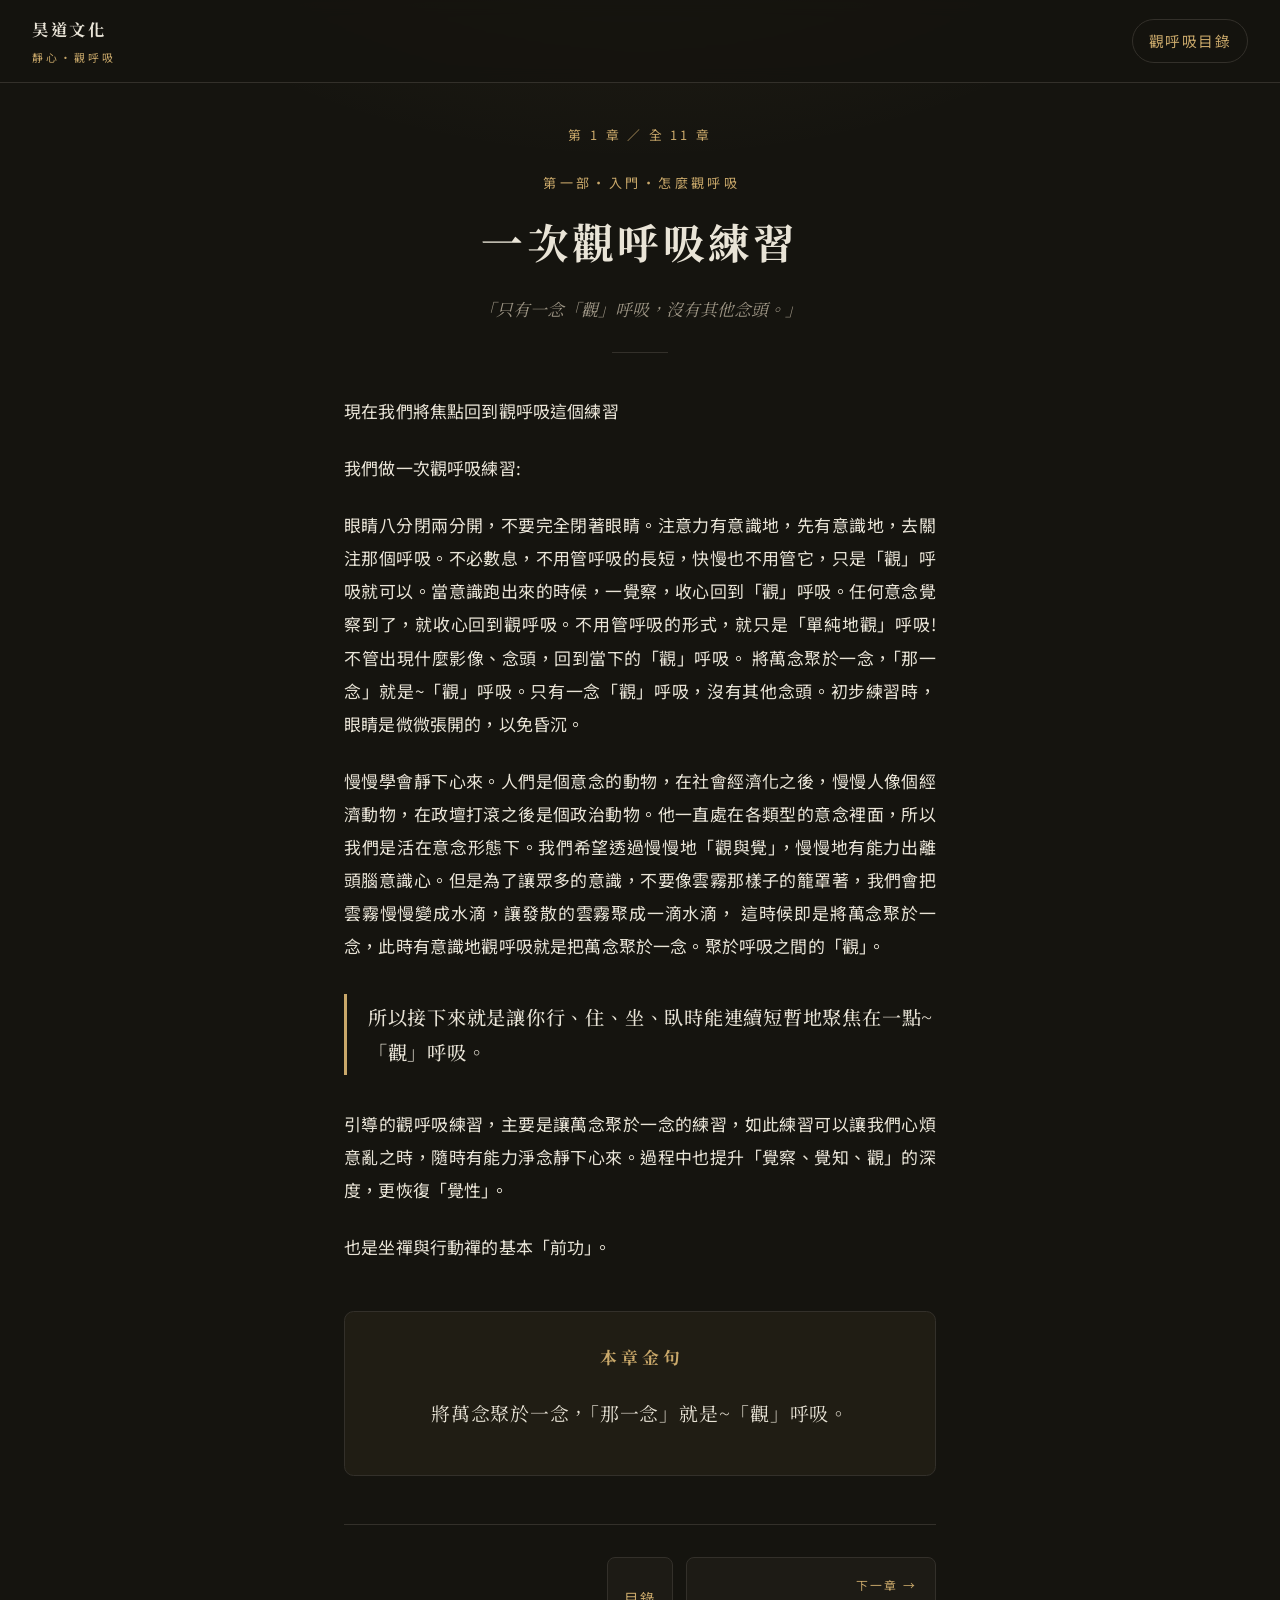
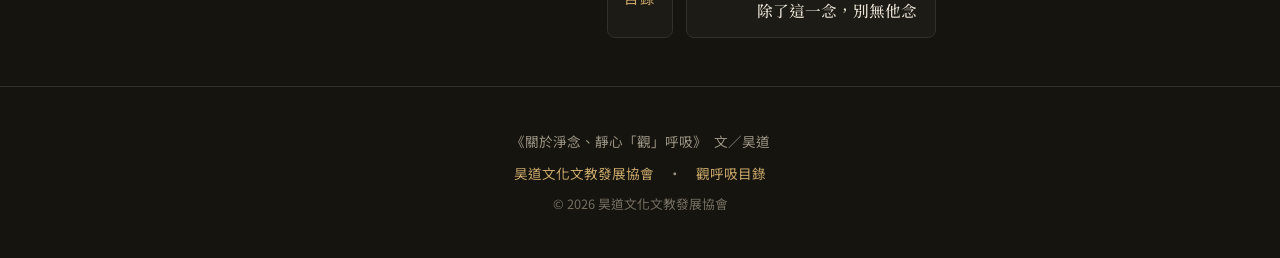
==== ch01.html @ aa5c3cc3 "Add 靜心・觀呼吸 reading site 以昊道老師原文整理的觀呼吸學習網站：四部十一章逐章閱讀、深色暖金主題、 圓相主視覺、觀呼吸計時器、百日基本功打卡。內容全程逐字呈現老師原文。  Co-A" ====
<!doctype html>
<html lang="zh-Hant">
<head>
  <meta charset="utf-8">
  <meta name="viewport" content="width=device-width, initial-scale=1">
  <title>第 1 章　一次觀呼吸練習｜靜心・觀呼吸</title>
  <meta name="description" content="《關於淨念、靜心「觀」呼吸》第 1 章：一次觀呼吸練習。以昊道老師的話呈現的觀呼吸內修心法。">
  <meta name="author" content="昊道文化文教發展協會">
  <link rel="canonical" href="https://haodao-culture.github.io/guan-huxi/ch01.html">
  <meta property="og:site_name" content="昊道文化文教發展協會">
  <meta property="og:title" content="第 1 章　一次觀呼吸練習｜靜心・觀呼吸">
  <meta property="og:description" content="《關於淨念、靜心「觀」呼吸》第 1 章：一次觀呼吸練習。以昊道老師的話呈現的觀呼吸內修心法。">
  <meta property="og:type" content="article">
  <meta property="og:url" content="https://haodao-culture.github.io/guan-huxi/ch01.html">
  <meta property="og:locale" content="zh_TW">
  <meta name="theme-color" content="#8b6f47">
  <link rel="icon" href="favicon.svg" type="image/svg+xml">
  <link rel="icon" href="favicon.svg" type="image/svg+xml">
  <link rel="apple-touch-icon" href="favicon.svg">
  <link rel="stylesheet" href="./breathing.css">
  <link rel="preconnect" href="https://fonts.googleapis.com">
  <link rel="preconnect" href="https://fonts.gstatic.com" crossorigin>
  <link href="https://fonts.googleapis.com/css2?family=Noto+Serif+TC:wght@400;500;700&family=Noto+Sans+TC:wght@300;400;500&display=swap" rel="stylesheet">
</head>
<body>
  <header class="reader-header">
    <a class="brand" href="index.html">昊道文化<small>靜心・觀呼吸</small></a>
    <a class="toc-link" href="./index.html">觀呼吸目錄</a>
  </header>
  <main class="reader chapter">
    <p class="progress">第 1 章 ／ 全 11 章</p>
    <div class="chapter-head">
      <p class="eyebrow">第一部・入門・怎麼觀呼吸</p>
      <h1>一次觀呼吸練習</h1>
      <p class="chapter-lead">「只有一念「觀」呼吸，沒有其他念頭。」</p>
      <div class="rule"></div>
    </div>
    <article class="prose">
      <p>現在我們將焦點回到觀呼吸這個練習</p>
      <p>我們做一次觀呼吸練習:</p>
      <p>眼睛八分閉兩分開，不要完全閉著眼睛。注意力有意識地，先有意識地，去關注那個呼吸。不必數息，不用管呼吸的長短，快慢也不用管它，只是「觀」呼吸就可以。當意識跑出來的時候，一覺察，收心回到「觀」呼吸。任何意念覺察到了，就收心回到觀呼吸。不用管呼吸的形式，就只是「單純地觀」呼吸! 不管出現什麼影像、念頭，回到當下的「觀」呼吸。 將萬念聚於一念，「那一念」就是~「觀」呼吸。只有一念「觀」呼吸，沒有其他念頭。初步練習時，眼睛是微微張開的，以免昏沉。</p>
      <p>慢慢學會靜下心來。人們是個意念的動物，在社會經濟化之後，慢慢人像個經濟動物，在政壇打滾之後是個政治動物。他一直處在各類型的意念裡面，所以我們是活在意念形態下。我們希望透過慢慢地「觀與覺」，慢慢地有能力出離頭腦意識心。但是為了讓眾多的意識，不要像雲霧那樣子的籠罩著，我們會把雲霧慢慢變成水滴，讓發散的雲霧聚成一滴水滴， 這時候即是將萬念聚於一念，此時有意識地觀呼吸就是把萬念聚於一念。聚於呼吸之間的「觀」。</p>
      <blockquote class="pull">所以接下來就是讓你行、住、坐、臥時能連續短暫地聚焦在一點~「觀」呼吸。</blockquote>
      <p>引導的觀呼吸練習，主要是讓萬念聚於一念的練習，如此練習可以讓我們心煩意亂之時，隨時有能力淨念靜下心來。過程中也提升「覺察、覺知、觀」的深度，更恢復「覺性」。</p>
      <p>也是坐禪與行動禪的基本「前功」。</p>
    </article>
    <section class="golden">
      <h2>本章金句</h2>
      <blockquote>將萬念聚於一念，「那一念」就是~「觀」呼吸。</blockquote>
    </section>
    <nav class="chapter-nav">
      <span class="nav-spacer"></span>
      <a class="nav-toc" href="index.html">目錄</a>
      <a class="nav-next" href="ch02.html"><span class="nav-label">下一章 →</span><span class="nav-title">除了這一念，別無他念</span></a>
    </nav>
  </main>
  <footer class="reader-footer">
    <p>《關於淨念、靜心「觀」呼吸》　文／昊道</p>
    <p><a href="https://www.haodao.org/">昊道文化文教發展協會</a>　·　<a href="./index.html">觀呼吸目錄</a></p>
    <p class="copyright">© 2026 昊道文化文教發展協會</p>
  </footer>
</body>
</html>
---- breathing.css ----
/* 靜心・觀呼吸 閱讀網站樣式
   沿用 haodao 既有設計語言（米底褐字、Noto Serif TC 標題、寧靜留白） */

:root {
    --color-bg: #15140f;
    --color-text: #e9e4d7;
    --color-accent: #c9a86a;
    --color-muted: #9c9484;
    --color-divider: #33302a;
    --color-card: #1d1b15;
    --max-read: 40rem;
    --max-wide: 60rem;
}

* {
    margin: 0;
    padding: 0;
    box-sizing: border-box;
}

html {
    scroll-behavior: smooth;
}

body {
    font-family: 'Noto Sans TC', -apple-system, BlinkMacSystemFont, sans-serif;
    background: radial-gradient(1000px 620px at 50% -12%, rgba(201, 168, 106, 0.10), transparent 62%), var(--color-bg);
    color: var(--color-text);
    line-height: 1.95;
    min-height: 100vh;
    display: flex;
    flex-direction: column;
    -webkit-font-smoothing: antialiased;
}

a {
    color: var(--color-accent);
    text-decoration: none;
}

/* ---------- 頂部列 ---------- */
.reader-header {
    position: sticky;
    top: 0;
    z-index: 10;
    display: flex;
    align-items: center;
    justify-content: space-between;
    gap: 1rem;
    padding: 0.85rem clamp(1rem, 4vw, 2rem);
    background: rgba(21, 20, 15, 0.84);
    backdrop-filter: blur(8px);
    -webkit-backdrop-filter: blur(8px);
    border-bottom: 1px solid var(--color-divider);
}

.reader-header .brand {
    font-family: 'Noto Serif TC', serif;
    font-weight: 700;
    letter-spacing: 0.16em;
    color: var(--color-text);
    font-size: 1.02rem;
}

.reader-header .brand small {
    display: block;
    font-family: 'Noto Sans TC', sans-serif;
    font-weight: 400;
    font-size: 0.68rem;
    letter-spacing: 0.28em;
    color: var(--color-accent);
    margin-top: 0.1rem;
}

.reader-header .toc-link {
    font-size: 0.92rem;
    letter-spacing: 0.1em;
    padding: 0.4rem 1rem;
    border: 1px solid var(--color-divider);
    border-radius: 2rem;
    white-space: nowrap;
    transition: all 0.3s ease;
}

.reader-header .toc-link:hover {
    background: var(--color-accent);
    color: var(--color-bg);
    border-color: var(--color-accent);
}

/* ---------- 主容器 ---------- */
.reader {
    width: 100%;
    max-width: var(--max-read);
    margin: 0 auto;
    padding: 2.5rem clamp(1.1rem, 5vw, 1.5rem) 3rem;
    flex: 1;
}

.reader.wide {
    max-width: var(--max-wide);
}

/* ---------- 著陸頁封面 ---------- */
.cover {
    text-align: center;
    padding: 2.5rem 0 1rem;
}

.cover .eyebrow {
    font-size: 0.85rem;
    letter-spacing: 0.34em;
    color: var(--color-accent);
    padding-left: 0.34em;
}

.cover-title {
    font-family: 'Noto Serif TC', serif;
    font-size: clamp(2.6rem, 9vw, 4rem);
    font-weight: 700;
    letter-spacing: 0.18em;
    padding-left: 0.18em;
    margin: 1.2rem 0 0.6rem;
}

.cover-sub {
    font-family: 'Noto Serif TC', serif;
    font-size: clamp(1rem, 3vw, 1.2rem);
    letter-spacing: 0.16em;
    color: var(--color-muted);
}

.rule {
    width: 56px;
    height: 1px;
    background: var(--color-divider);
    margin: 2.2rem auto;
}

.cover-lead {
    max-width: 34rem;
    margin: 0 auto;
    text-align: left;
    color: var(--color-text);
}

.cover-lead p {
    margin-bottom: 1.1rem;
}

/* ---------- 目錄（部 / 章卡片） ---------- */
.toc {
    margin-top: 3rem;
}

.toc-part {
    margin: 2.6rem 0;
}

.part-title {
    font-family: 'Noto Serif TC', serif;
    text-align: center;
    margin-bottom: 1.4rem;
}

.part-title .part-label {
    display: block;
    font-size: 0.82rem;
    letter-spacing: 0.4em;
    color: var(--color-accent);
    padding-left: 0.4em;
    margin-bottom: 0.4rem;
}

.part-title .part-name {
    font-size: 1.3rem;
    font-weight: 500;
    letter-spacing: 0.14em;
    color: var(--color-text);
}

.chapter-cards {
    list-style: none;
    display: grid;
    gap: 0.9rem;
}

@media (min-width: 620px) {
    .chapter-cards {
        grid-template-columns: 1fr 1fr;
    }
}

.chapter-card {
    display: flex;
    flex-direction: column;
    gap: 0.35rem;
    height: 100%;
    border: 1px solid var(--color-divider);
    border-radius: 0.55rem;
    background: var(--color-card);
    padding: 1.2rem 1.3rem;
    transition: all 0.25s ease;
}

.chapter-card:hover {
    border-color: var(--color-accent);
    transform: translateY(-2px);
    box-shadow: 0 14px 34px rgba(0, 0, 0, 0.45);
}

.chapter-card .ch-num {
    font-size: 0.8rem;
    letter-spacing: 0.22em;
    color: var(--color-accent);
}

.chapter-card .ch-title {
    font-family: 'Noto Serif TC', serif;
    font-size: 1.22rem;
    font-weight: 700;
    letter-spacing: 0.06em;
    color: var(--color-text);
    line-height: 1.5;
}

.chapter-card .ch-desc {
    font-size: 0.9rem;
    line-height: 1.75;
    color: var(--color-muted);
    margin-top: 0.15rem;
}

/* ---------- 篇章閱讀頁 ---------- */
.progress {
    text-align: center;
    font-size: 0.8rem;
    letter-spacing: 0.22em;
    color: var(--color-accent);
    margin-bottom: 1.4rem;
}

.chapter-head {
    text-align: center;
    margin-bottom: 2.6rem;
}

.chapter-head .eyebrow {
    font-size: 0.82rem;
    letter-spacing: 0.26em;
    color: var(--color-accent);
    padding-left: 0.26em;
}

.chapter-head h1 {
    font-family: 'Noto Serif TC', serif;
    font-size: clamp(1.9rem, 6vw, 2.6rem);
    font-weight: 700;
    letter-spacing: 0.08em;
    line-height: 1.5;
    margin: 0.9rem 0 1.3rem;
}

.chapter-head .chapter-lead {
    max-width: 30rem;
    margin: 0 auto;
    font-family: 'Noto Serif TC', serif;
    font-size: 1.05rem;
    color: var(--color-muted);
    font-style: italic;
}

.chapter-head .rule {
    margin: 1.6rem auto 0;
}

/* 內文 */
.prose p {
    margin: 0 0 1.5rem;
    font-size: 1.06rem;
    letter-spacing: 0.01em;
    text-align: justify;
}

.prose .subhead {
    font-family: 'Noto Serif TC', serif;
    font-size: 1.2rem;
    font-weight: 700;
    letter-spacing: 0.1em;
    color: var(--color-accent);
    margin: 2.8rem 0 1.3rem;
    padding-bottom: 0.5rem;
    border-bottom: 1px solid var(--color-divider);
}

.prose .subhead:first-child {
    margin-top: 0;
}

/* 行內強調金句 */
.prose blockquote.pull {
    margin: 2rem 0;
    padding: 0.3rem 0 0.3rem 1.3rem;
    border-left: 3px solid var(--color-accent);
    font-family: 'Noto Serif TC', serif;
    font-size: 1.2rem;
    font-weight: 500;
    line-height: 1.85;
    letter-spacing: 0.04em;
    color: var(--color-text);
}

/* 署名 */
.prose .sign {
    text-align: right;
    font-family: 'Noto Serif TC', serif;
    letter-spacing: 0.2em;
    color: var(--color-accent);
    margin-top: 2rem;
}

/* 內修心法卡片（定義式清單） */
.method-list {
    list-style: none;
    display: grid;
    gap: 0.8rem;
    margin: 1.8rem 0 2rem;
    counter-reset: method;
}

.method-list li {
    position: relative;
    border: 1px solid var(--color-divider);
    border-radius: 0.5rem;
    background: var(--color-card);
    padding: 1.05rem 1.2rem 1.05rem 3.2rem;
}

.method-list li::before {
    counter-increment: method;
    content: counter(method, decimal-leading-zero);
    position: absolute;
    left: 1.1rem;
    top: 1.05rem;
    font-family: 'Noto Serif TC', serif;
    font-size: 0.95rem;
    color: var(--color-accent);
    letter-spacing: 0.05em;
}

.method-list .term {
    display: block;
    font-family: 'Noto Serif TC', serif;
    font-size: 1.1rem;
    font-weight: 700;
    letter-spacing: 0.08em;
    color: var(--color-text);
    margin-bottom: 0.2rem;
}

.method-list .desc {
    font-size: 0.98rem;
    color: var(--color-muted);
}

/* 話頭提問列表 */
.koan {
    list-style: none;
    display: grid;
    gap: 0.65rem;
    margin: 1.6rem 0 2rem;
}

.koan li {
    padding: 0.55rem 0 0.55rem 1.4rem;
    border-left: 2px solid var(--color-divider);
    font-family: 'Noto Serif TC', serif;
    font-size: 1.08rem;
    line-height: 1.8;
    color: var(--color-text);
}

/* 本章金句 */
.golden {
    margin: 3rem 0 1rem;
    border: 1px solid var(--color-divider);
    border-radius: 0.6rem;
    background: rgba(201, 168, 106, 0.06);
    padding: 1.8rem 1.6rem;
}

.golden h2 {
    font-family: 'Noto Serif TC', serif;
    font-size: 1.05rem;
    font-weight: 700;
    letter-spacing: 0.22em;
    text-align: center;
    color: var(--color-accent);
    padding-left: 0.22em;
    margin-bottom: 1.4rem;
}

.golden blockquote {
    font-family: 'Noto Serif TC', serif;
    font-size: 1.18rem;
    line-height: 1.85;
    letter-spacing: 0.04em;
    text-align: center;
    color: var(--color-text);
    margin: 1rem 0;
}

.golden blockquote + blockquote {
    padding-top: 1rem;
    border-top: 1px dashed var(--color-divider);
}

/* 上一章 / 目錄 / 下一章 */
.chapter-nav {
    display: grid;
    grid-template-columns: 1fr auto 1fr;
    gap: 0.8rem;
    align-items: stretch;
    margin-top: 3rem;
    padding-top: 2rem;
    border-top: 1px solid var(--color-divider);
}

.chapter-nav a {
    display: flex;
    flex-direction: column;
    justify-content: center;
    border: 1px solid var(--color-divider);
    border-radius: 0.5rem;
    background: var(--color-card);
    padding: 0.9rem 1.1rem;
    transition: all 0.25s ease;
}

.chapter-nav a:hover {
    border-color: var(--color-accent);
    box-shadow: 0 10px 26px rgba(0, 0, 0, 0.4);
}

.chapter-nav .nav-prev {
    text-align: left;
}

.chapter-nav .nav-next {
    text-align: right;
}

.chapter-nav .nav-label {
    font-size: 0.74rem;
    letter-spacing: 0.18em;
    color: var(--color-accent);
}

.chapter-nav .nav-title {
    font-family: 'Noto Serif TC', serif;
    font-size: 0.98rem;
    font-weight: 500;
    color: var(--color-text);
    margin-top: 0.2rem;
    line-height: 1.5;
}

.chapter-nav .nav-toc {
    justify-content: center;
    align-items: center;
    text-align: center;
    letter-spacing: 0.16em;
    font-size: 0.9rem;
    color: var(--color-accent);
    padding: 0.9rem 1rem;
}

.chapter-nav .nav-spacer {
    border: none;
    background: none;
    box-shadow: none;
    cursor: default;
}

.chapter-nav .nav-spacer:hover {
    border: none;
    box-shadow: none;
}

/* ---------- 頁尾 ---------- */
.reader-footer {
    text-align: center;
    padding: 2.2rem 1.5rem;
    border-top: 1px solid var(--color-divider);
    color: var(--color-muted);
    font-size: 0.85rem;
}

.reader-footer a {
    color: var(--color-accent);
}

.reader-footer p {
    margin: 0.35rem 0;
}

.reader-footer .copyright {
    opacity: 0.7;
    font-size: 0.8rem;
}

/* ---------- 手機 ---------- */
@media (max-width: 480px) {
    .reader {
        padding: 1.8rem 1.1rem 2.4rem;
    }
    .prose p {
        font-size: 1.02rem;
        line-height: 1.9;
    }
    .chapter-nav {
        grid-template-columns: 1fr;
    }
    .chapter-nav .nav-next {
        text-align: left;
    }
    .chapter-nav .nav-toc {
        order: 3;
    }
}

/* ===================== 第一階段：練習夥伴 ===================== */

/* ---------- 主視覺：圓相 ---------- */
.cover {
    position: relative;
    overflow: hidden;
}

.enso {
    position: absolute;
    top: 50%;
    left: 50%;
    transform: translate(-50%, -56%);
    width: min(82vw, 480px);
    height: auto;
    pointer-events: none;
    z-index: 0;
}

.enso circle {
    fill: none;
    stroke: var(--color-accent);
    stroke-width: 4.5;
    stroke-linecap: round;
    stroke-dasharray: 432 80;
    transform: rotate(-48deg);
    transform-origin: center;
    opacity: 0.42;
}

.cover-inner {
    position: relative;
    z-index: 1;
}

.hero-ctas {
    display: flex;
    gap: 1rem;
    justify-content: center;
    flex-wrap: wrap;
    margin-top: 2.2rem;
}

/* ---------- 按鈕 ---------- */
.btn {
    display: inline-flex;
    align-items: center;
    justify-content: center;
    min-height: 46px;
    padding: 0.7rem 1.7rem;
    border-radius: 2rem;
    border: 1px solid var(--color-accent);
    font: inherit;
    letter-spacing: 0.12em;
    cursor: pointer;
    text-decoration: none;
    transition: all 0.25s ease;
}

.btn-primary {
    background: var(--color-accent);
    color: #15140f;
}

.btn-primary:hover {
    background: #dcc089;
    border-color: #dcc089;
}

.btn-ghost {
    background: transparent;
    color: var(--color-accent);
}

.btn-ghost:hover {
    background: rgba(201, 168, 106, 0.12);
}

/* ---------- 功能區塊（練習 / 百日） ---------- */
.feature {
    margin: 4.5rem 0;
    scroll-margin-top: 5rem;
}

.feature-head {
    text-align: center;
    max-width: 36rem;
    margin: 0 auto 2.2rem;
}

.feature-head h2 {
    font-family: 'Noto Serif TC', serif;
    font-size: clamp(1.6rem, 4.5vw, 2.1rem);
    font-weight: 700;
    letter-spacing: 0.12em;
    color: var(--color-text);
    margin-bottom: 0.8rem;
}

.feature-head .feature-lead {
    color: var(--color-muted);
    font-size: 0.98rem;
}

/* ---------- 觀呼吸計時器 ---------- */
.practice-layout {
    display: grid;
    grid-template-columns: minmax(0, 1fr) minmax(0, 1fr);
    gap: 1.5rem;
    align-items: stretch;
}

.timer-panel,
.practice-note {
    border: 1px solid var(--color-divider);
    border-radius: 0.6rem;
    background: var(--color-card);
    padding: 2rem;
}

.timer-panel {
    display: grid;
    justify-items: center;
    align-content: center;
    gap: 1.4rem;
}

.timer-ring {
    width: min(244px, 64vw);
    aspect-ratio: 1;
    border-radius: 50%;
    display: grid;
    place-items: center;
    background: conic-gradient(var(--color-accent) var(--progress, 0%), rgba(201, 168, 106, 0.14) 0);
    transition: background 0.5s linear;
}

.timer-core {
    width: 80%;
    aspect-ratio: 1;
    border-radius: 50%;
    background: #15140f;
    display: grid;
    place-items: center;
    text-align: center;
    box-shadow: inset 0 0 44px rgba(0, 0, 0, 0.55);
}

.timer-time {
    display: block;
    font-family: 'Noto Serif TC', serif;
    font-size: clamp(2.4rem, 7vw, 3.2rem);
    letter-spacing: 0.05em;
    color: var(--color-text);
}

.timer-label {
    display: block;
    margin-top: 0.4rem;
    color: var(--color-muted);
    font-size: 0.9rem;
    letter-spacing: 0.18em;
}

.timer-presets,
.timer-controls {
    display: flex;
    gap: 0.6rem;
    flex-wrap: wrap;
    justify-content: center;
}

.chip {
    border: 1px solid var(--color-divider);
    background: transparent;
    color: var(--color-muted);
    border-radius: 2rem;
    padding: 0.45rem 1.05rem;
    cursor: pointer;
    font: inherit;
    transition: all 0.2s ease;
}

.chip:hover,
.chip.is-active {
    border-color: var(--color-accent);
    color: var(--color-accent);
}

.practice-note {
    display: grid;
    align-content: center;
    gap: 1.1rem;
}

.practice-note blockquote {
    margin: 0;
    border-left: 3px solid var(--color-accent);
    padding-left: 1rem;
    font-family: 'Noto Serif TC', serif;
    font-size: 1.12rem;
    line-height: 1.95;
    color: var(--color-text);
}

.practice-note blockquote + blockquote {
    margin-top: 0.2rem;
}

.practice-note .src {
    color: var(--color-muted);
    font-size: 0.85rem;
    letter-spacing: 0.04em;
}

.practice-note .src a {
    color: var(--color-accent);
}

/* ---------- 百日基本功 tracker ---------- */
.tracker {
    display: grid;
    justify-items: center;
    gap: 1.6rem;
}

.tracker-stats {
    display: flex;
    gap: 2.6rem;
}

.tracker-stats div {
    text-align: center;
}

.tracker-stats strong {
    display: block;
    font-family: 'Noto Serif TC', serif;
    font-size: 2.2rem;
    line-height: 1;
    color: var(--color-accent);
}

.tracker-stats span {
    display: block;
    margin-top: 0.4rem;
    color: var(--color-muted);
    font-size: 0.82rem;
    letter-spacing: 0.14em;
}

.hundred-grid {
    display: grid;
    grid-template-columns: repeat(10, 1fr);
    gap: 6px;
    width: min(100%, 430px);
}

.day-cell {
    aspect-ratio: 1;
    display: grid;
    place-items: center;
    border: 1px solid var(--color-divider);
    border-radius: 4px;
    background: rgba(255, 255, 255, 0.02);
    font-size: 0.6rem;
    color: transparent;
    transition: all 0.25s ease;
}

.day-cell.done {
    background: var(--color-accent);
    border-color: var(--color-accent);
    color: #15140f;
}

.tracker-controls {
    display: flex;
    gap: 0.8rem;
    align-items: center;
    flex-wrap: wrap;
    justify-content: center;
}

.btn-mini {
    border: 1px solid var(--color-divider);
    background: transparent;
    color: var(--color-muted);
    border-radius: 2rem;
    padding: 0.5rem 1.1rem;
    cursor: pointer;
    font: inherit;
    transition: all 0.2s ease;
}

.btn-mini:hover {
    border-color: var(--color-accent);
    color: var(--color-accent);
}

#markToday.is-done {
    background: transparent;
    color: var(--color-accent);
}

.pulse {
    animation: pulse 1.1s ease 2;
}

@keyframes pulse {
    50% {
        box-shadow: 0 0 0 7px rgba(201, 168, 106, 0.28);
    }
}

.tracker-note {
    color: var(--color-muted);
    font-size: 0.8rem;
    text-align: center;
}

@media (max-width: 720px) {
    .practice-layout {
        grid-template-columns: 1fr;
    }
}

@media (max-width: 480px) {
    .tracker-stats {
        gap: 1.8rem;
    }
    .hero-ctas .btn {
        width: 100%;
    }
}
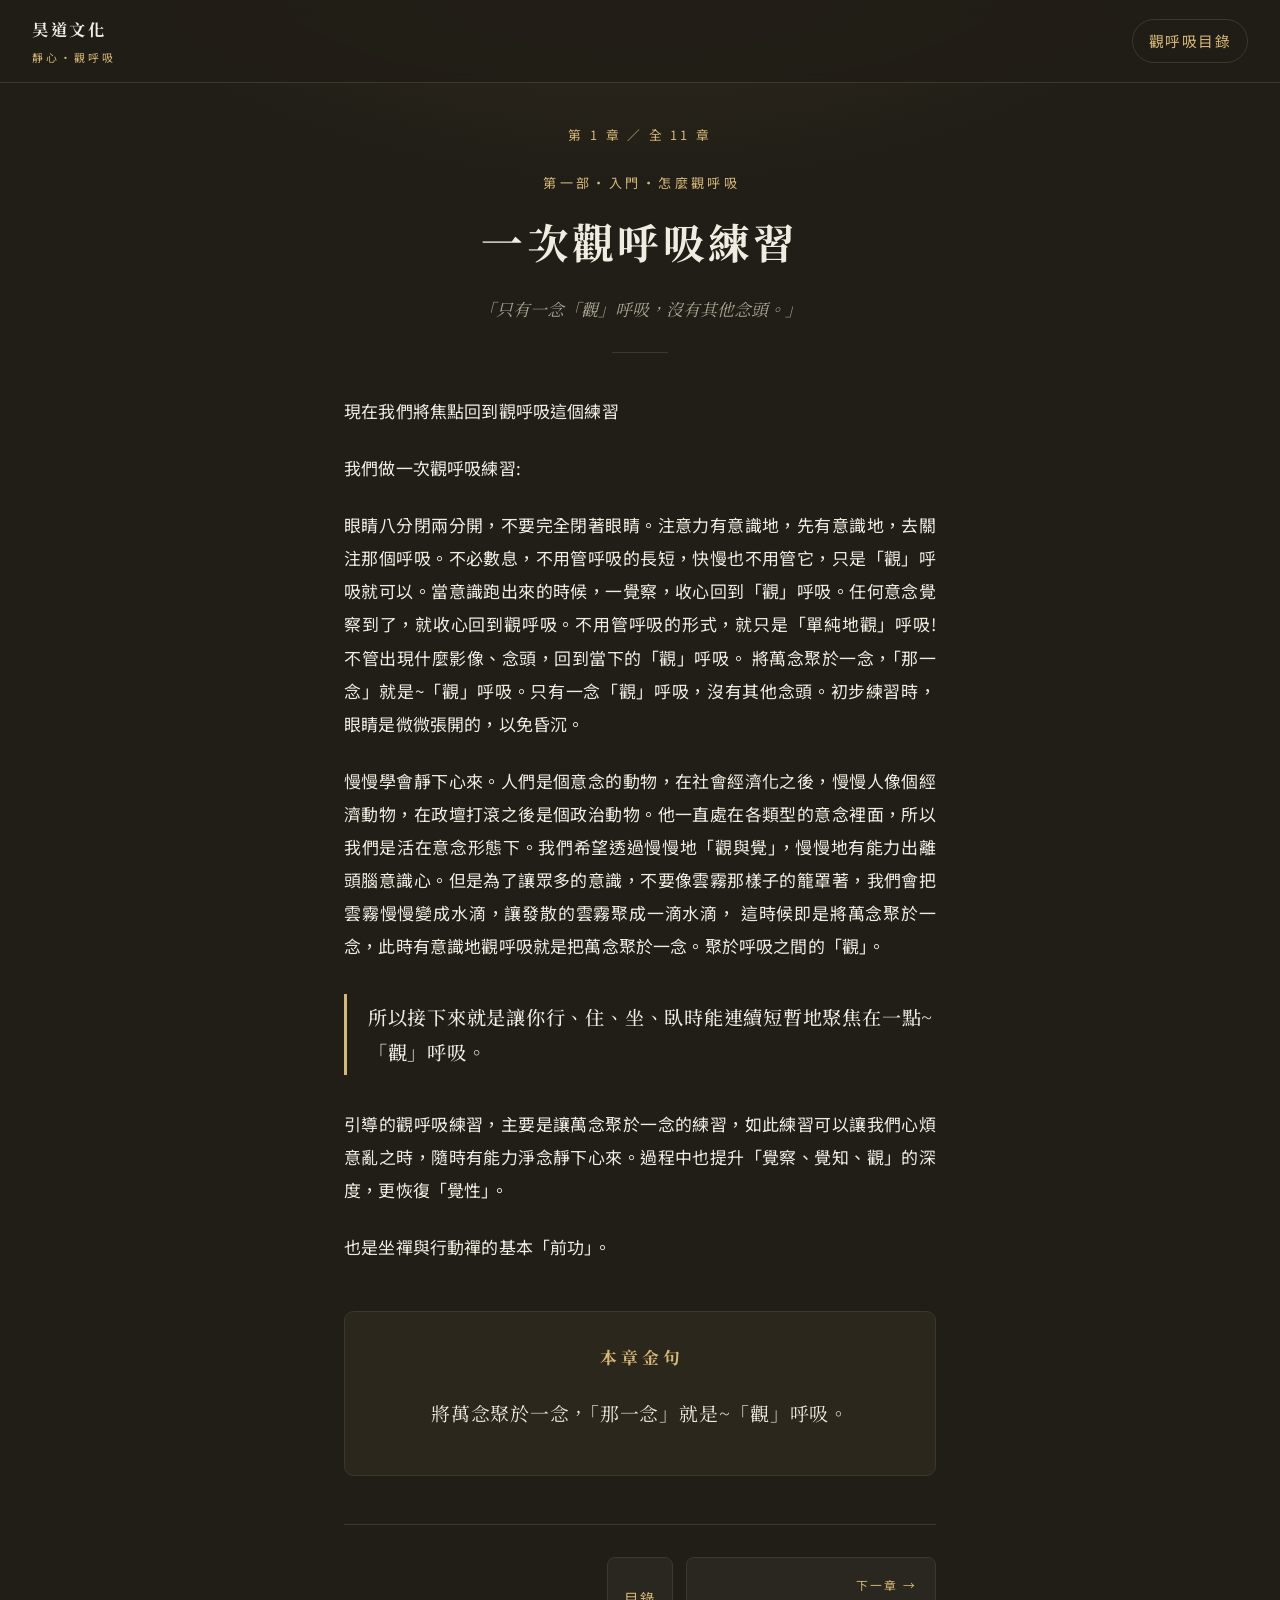
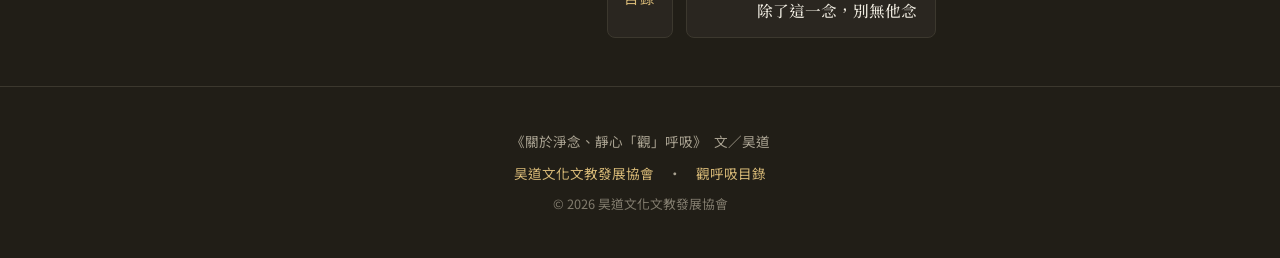
==== commit bc1f4bb1: "Add reading-return features 繼續閱讀（記住上次章節與捲動位置）、章節閱讀進度條、每日一句（輪播金句）、 金句集頁。皆為純前端、資料存本機；金句逐字取自各章原文。  Co-A" ====
--- a/ch01.html
+++ b/ch01.html
@@ -59,5 +59,6 @@
     <p><a href="https://www.haodao.org/">昊道文化文教發展協會</a>　·　<a href="./index.html">觀呼吸目錄</a></p>
     <p class="copyright">© 2026 昊道文化文教發展協會</p>
   </footer>
+  <script src="./breathing.js" defer></script>
 </body>
 </html>
--- a/breathing.css
+++ b/breathing.css
@@ -2,12 +2,12 @@
    沿用 haodao 既有設計語言（米底褐字、Noto Serif TC 標題、寧靜留白） */
 
 :root {
-    --color-bg: #15140f;
-    --color-text: #e9e4d7;
-    --color-accent: #c9a86a;
-    --color-muted: #9c9484;
-    --color-divider: #33302a;
-    --color-card: #1d1b15;
+    --color-bg: #211e17;
+    --color-text: #f0ece1;
+    --color-accent: #d6b876;
+    --color-muted: #aaa392;
+    --color-divider: #3c382e;
+    --color-card: #2a2620;
     --max-read: 40rem;
     --max-wide: 60rem;
 }
@@ -24,7 +24,7 @@
 
 body {
     font-family: 'Noto Sans TC', -apple-system, BlinkMacSystemFont, sans-serif;
-    background: radial-gradient(1000px 620px at 50% -12%, rgba(201, 168, 106, 0.10), transparent 62%), var(--color-bg);
+    background: radial-gradient(1100px 680px at 50% -12%, rgba(214, 184, 118, 0.14), transparent 60%), var(--color-bg);
     color: var(--color-text);
     line-height: 1.95;
     min-height: 100vh;
@@ -48,7 +48,7 @@
     justify-content: space-between;
     gap: 1rem;
     padding: 0.85rem clamp(1rem, 4vw, 2rem);
-    background: rgba(21, 20, 15, 0.84);
+    background: rgba(33, 30, 23, 0.86);
     backdrop-filter: blur(8px);
     -webkit-backdrop-filter: blur(8px);
     border-bottom: 1px solid var(--color-divider);
@@ -385,7 +385,7 @@
     margin: 3rem 0 1rem;
     border: 1px solid var(--color-divider);
     border-radius: 0.6rem;
-    background: rgba(201, 168, 106, 0.06);
+    background: rgba(214, 184, 118, 0.06);
     padding: 1.8rem 1.6rem;
 }
 
@@ -590,12 +590,12 @@
 
 .btn-primary {
     background: var(--color-accent);
-    color: #15140f;
+    color: #1b1813;
 }
 
 .btn-primary:hover {
-    background: #dcc089;
-    border-color: #dcc089;
+    background: #e6c98d;
+    border-color: #e6c98d;
 }
 
 .btn-ghost {
@@ -604,7 +604,7 @@
 }
 
 .btn-ghost:hover {
-    background: rgba(201, 168, 106, 0.12);
+    background: rgba(214, 184, 118, 0.12);
 }
 
 /* ---------- 功能區塊（練習 / 百日） ---------- */
@@ -662,7 +662,7 @@
     border-radius: 50%;
     display: grid;
     place-items: center;
-    background: conic-gradient(var(--color-accent) var(--progress, 0%), rgba(201, 168, 106, 0.14) 0);
+    background: conic-gradient(var(--color-accent) var(--progress, 0%), rgba(214, 184, 118, 0.14) 0);
     transition: background 0.5s linear;
 }
 
@@ -670,7 +670,7 @@
     width: 80%;
     aspect-ratio: 1;
     border-radius: 50%;
-    background: #15140f;
+    background: #1b1813;
     display: grid;
     place-items: center;
     text-align: center;
@@ -802,7 +802,7 @@
 .day-cell.done {
     background: var(--color-accent);
     border-color: var(--color-accent);
-    color: #15140f;
+    color: #1b1813;
 }
 
 .tracker-controls {
@@ -840,7 +840,7 @@
 
 @keyframes pulse {
     50% {
-        box-shadow: 0 0 0 7px rgba(201, 168, 106, 0.28);
+        box-shadow: 0 0 0 7px rgba(214, 184, 118, 0.28);
     }
 }
 
@@ -864,3 +864,136 @@
         width: 100%;
     }
 }
+
+/* ===================== 閱讀回訪：進度條 / 接續閱讀 / 每日一句 / 金句集 ===================== */
+
+/* 閱讀進度條（章節頁） */
+.read-progress {
+    position: fixed;
+    top: 0;
+    left: 0;
+    right: 0;
+    height: 3px;
+    z-index: 20;
+    pointer-events: none;
+}
+
+.read-progress span {
+    display: block;
+    height: 100%;
+    width: 0;
+    background: var(--color-accent);
+    transition: width 0.12s linear;
+}
+
+/* 接續閱讀（著陸頁） */
+.resume {
+    max-width: var(--max-read);
+    margin: 0 auto 1.4rem;
+}
+
+.resume a {
+    display: flex;
+    align-items: center;
+    gap: 0.9rem;
+    border: 1px solid var(--color-accent);
+    border-radius: 0.6rem;
+    background: rgba(214, 184, 118, 0.08);
+    padding: 0.9rem 1.2rem;
+    transition: all 0.25s ease;
+}
+
+.resume a:hover {
+    background: rgba(214, 184, 118, 0.16);
+}
+
+.resume .resume-eyebrow {
+    font-size: 0.78rem;
+    letter-spacing: 0.16em;
+    color: var(--color-accent);
+    white-space: nowrap;
+}
+
+.resume .resume-title {
+    font-family: 'Noto Serif TC', serif;
+    font-weight: 500;
+    color: var(--color-text);
+}
+
+/* 每日一句（著陸頁） */
+.daily {
+    text-align: center;
+    max-width: 40rem;
+    margin: 3.5rem auto;
+}
+
+.daily .daily-label {
+    font-size: 0.8rem;
+    letter-spacing: 0.28em;
+    color: var(--color-accent);
+    padding-left: 0.28em;
+}
+
+.daily blockquote {
+    font-family: 'Noto Serif TC', serif;
+    font-size: clamp(1.3rem, 4vw, 1.7rem);
+    line-height: 1.85;
+    letter-spacing: 0.04em;
+    color: var(--color-text);
+    margin: 1.2rem 0 0.9rem;
+}
+
+.daily .daily-src a {
+    color: var(--color-muted);
+    font-size: 0.9rem;
+    border-bottom: 1px dotted var(--color-divider);
+}
+
+.daily .daily-src a:hover {
+    color: var(--color-accent);
+}
+
+.daily .daily-more {
+    display: inline-block;
+    margin-top: 1.5rem;
+    color: var(--color-accent);
+    font-size: 0.9rem;
+    letter-spacing: 0.1em;
+}
+
+/* 金句集頁 */
+.quote-collection {
+    display: grid;
+    gap: 2.2rem;
+    margin-top: 1rem;
+}
+
+.quote-chapter h2 {
+    font-family: 'Noto Serif TC', serif;
+    font-size: 1.1rem;
+    font-weight: 700;
+    letter-spacing: 0.08em;
+    color: var(--color-accent);
+    margin-bottom: 1rem;
+    padding-bottom: 0.5rem;
+    border-bottom: 1px solid var(--color-divider);
+}
+
+.quote-chapter h2 a {
+    color: inherit;
+}
+
+.quote-chapter h2 a:hover {
+    color: var(--color-text);
+}
+
+.quote-chapter blockquote {
+    font-family: 'Noto Serif TC', serif;
+    font-size: 1.18rem;
+    line-height: 1.9;
+    letter-spacing: 0.04em;
+    color: var(--color-text);
+    margin: 0.9rem 0;
+    padding-left: 1rem;
+    border-left: 3px solid var(--color-divider);
+}
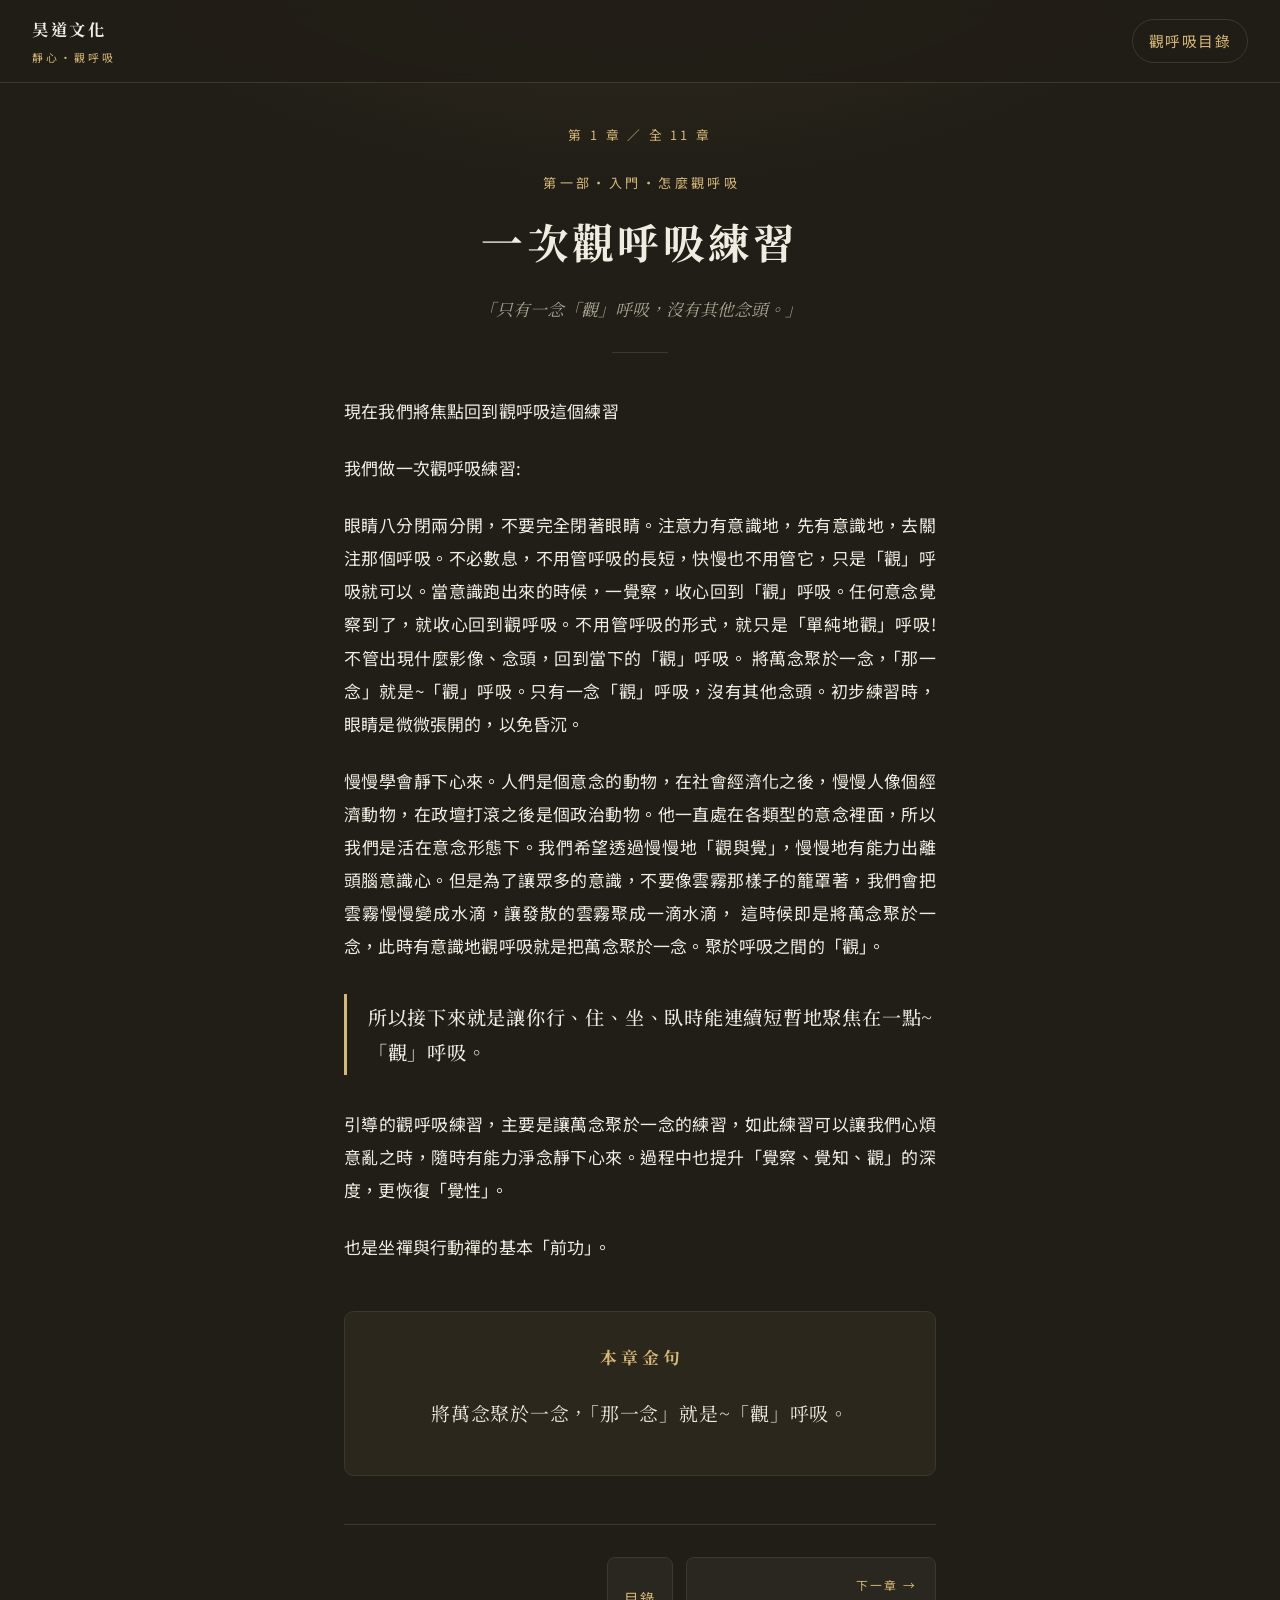
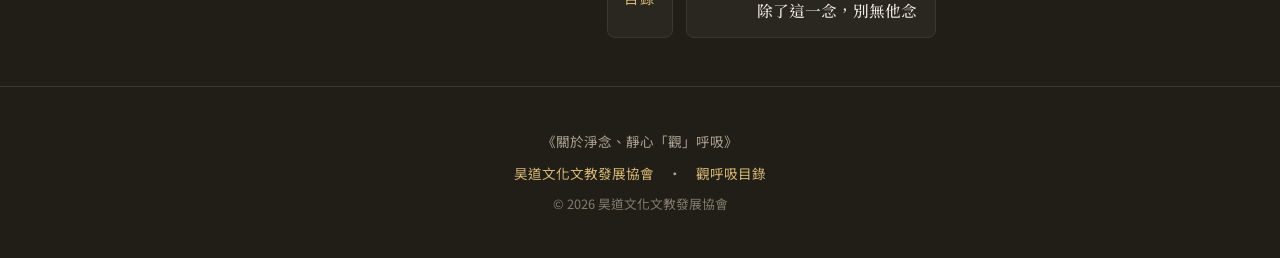
==== commit 450d6659: "Reframe around 觀呼吸; drop teacher-attribution framing 主軸聚焦「如何觀呼吸」：移除 meta、練習區、金句集、頁尾與 README 中 「老師原文／" ====
--- a/ch01.html
+++ b/ch01.html
@@ -4,12 +4,12 @@
   <meta charset="utf-8">
   <meta name="viewport" content="width=device-width, initial-scale=1">
   <title>第 1 章　一次觀呼吸練習｜靜心・觀呼吸</title>
-  <meta name="description" content="《關於淨念、靜心「觀」呼吸》第 1 章：一次觀呼吸練習。以昊道老師的話呈現的觀呼吸內修心法。">
+  <meta name="description" content="《關於淨念、靜心「觀」呼吸》第 1 章：一次觀呼吸練習。觀呼吸的內修心法與日常練習。">
   <meta name="author" content="昊道文化文教發展協會">
   <link rel="canonical" href="https://haodao-culture.github.io/guan-huxi/ch01.html">
   <meta property="og:site_name" content="昊道文化文教發展協會">
   <meta property="og:title" content="第 1 章　一次觀呼吸練習｜靜心・觀呼吸">
-  <meta property="og:description" content="《關於淨念、靜心「觀」呼吸》第 1 章：一次觀呼吸練習。以昊道老師的話呈現的觀呼吸內修心法。">
+  <meta property="og:description" content="《關於淨念、靜心「觀」呼吸》第 1 章：一次觀呼吸練習。觀呼吸的內修心法與日常練習。">
   <meta property="og:type" content="article">
   <meta property="og:url" content="https://haodao-culture.github.io/guan-huxi/ch01.html">
   <meta property="og:locale" content="zh_TW">
@@ -55,7 +55,7 @@
     </nav>
   </main>
   <footer class="reader-footer">
-    <p>《關於淨念、靜心「觀」呼吸》　文／昊道</p>
+    <p>《關於淨念、靜心「觀」呼吸》</p>
     <p><a href="https://www.haodao.org/">昊道文化文教發展協會</a>　·　<a href="./index.html">觀呼吸目錄</a></p>
     <p class="copyright">© 2026 昊道文化文教發展協會</p>
   </footer>
